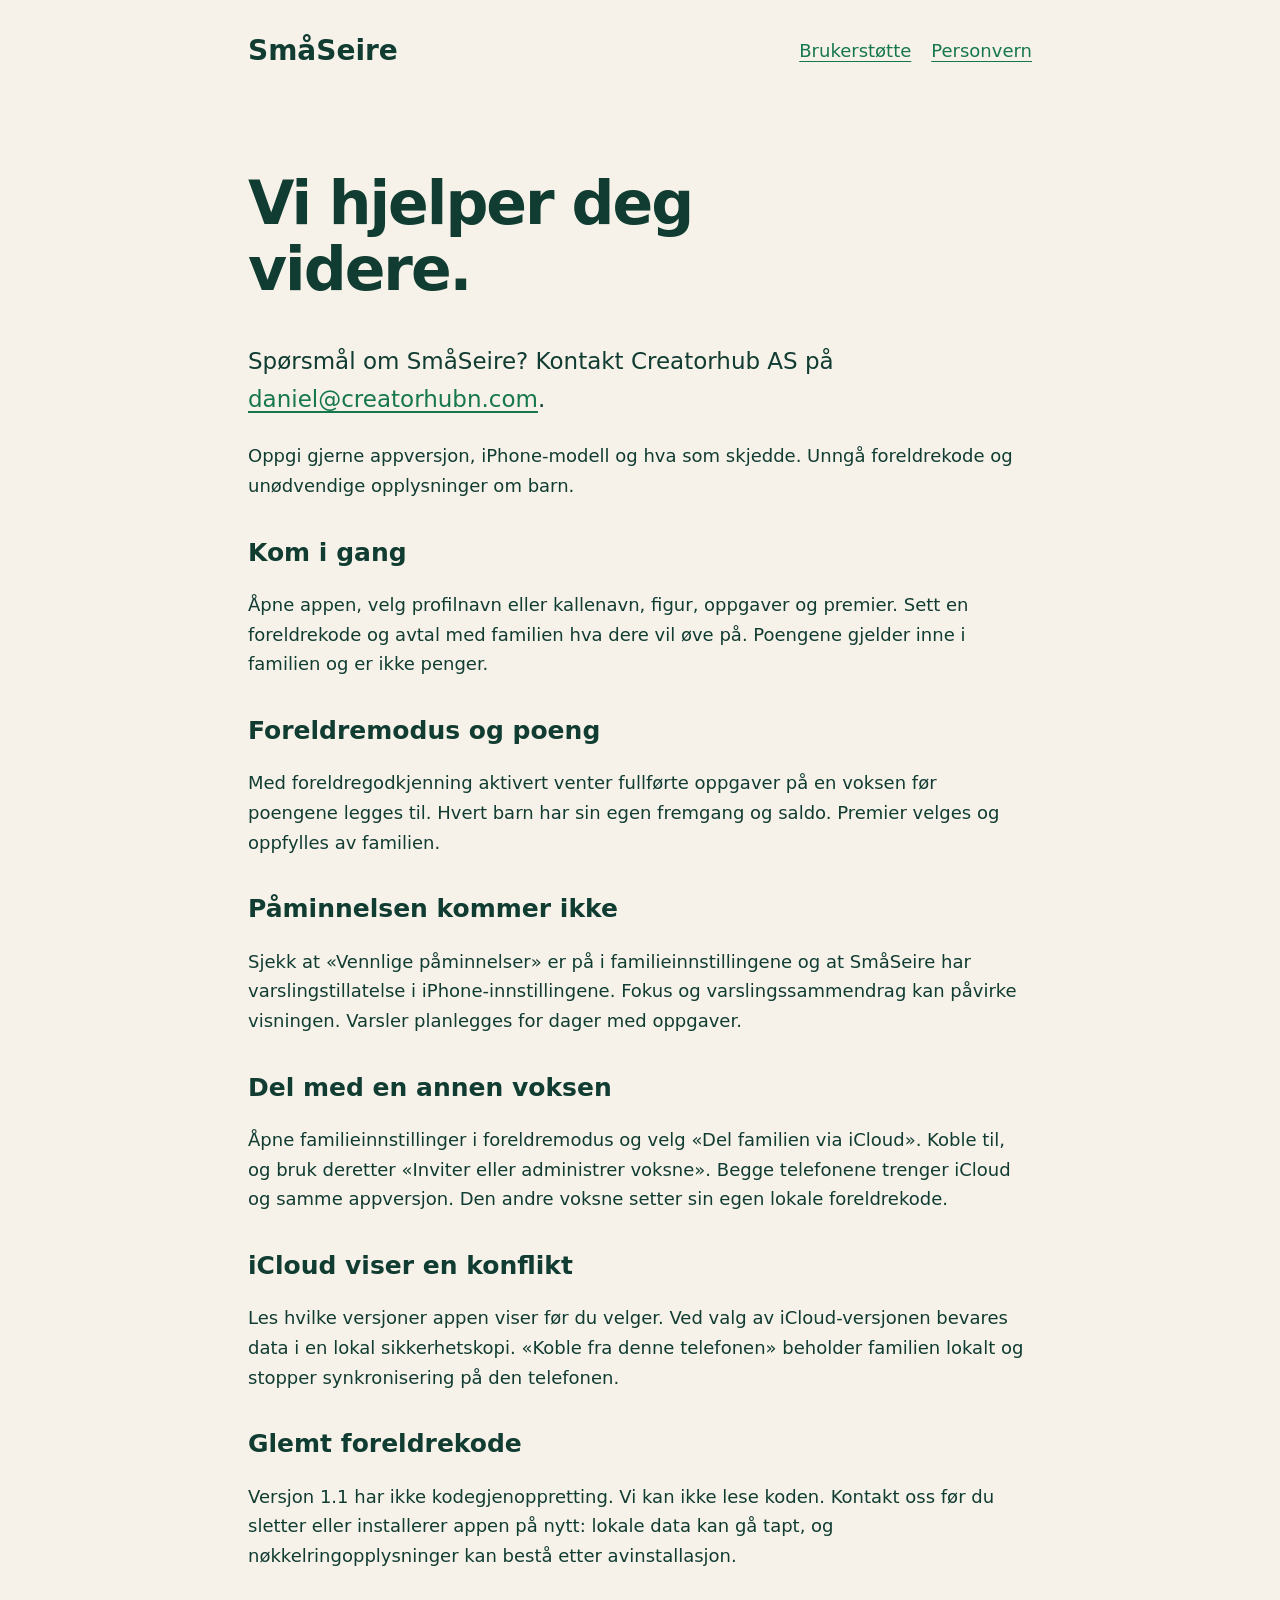
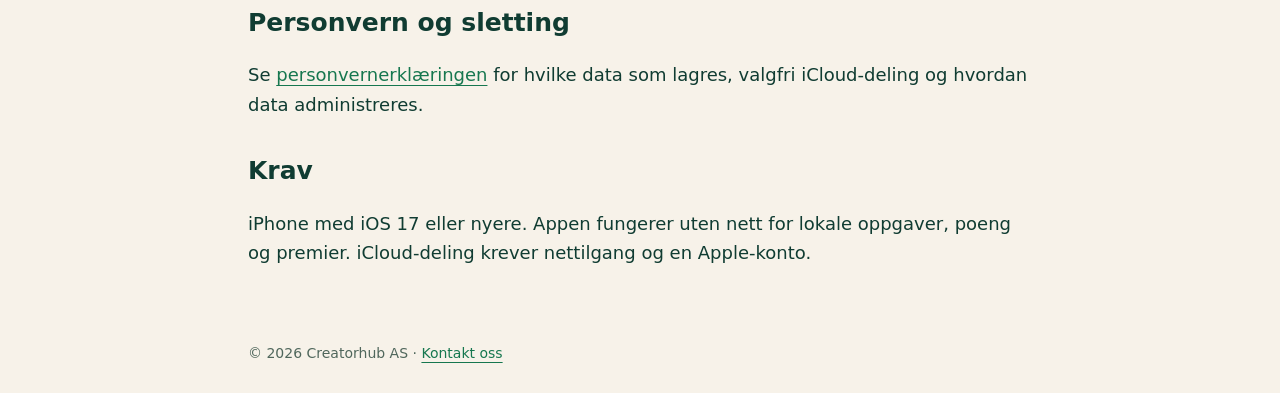
==== support.html @ 4c8129db "Publish Smaaseire support and privacy website" ====
<!doctype html><html lang="nb"><head><meta charset="utf-8"><meta name="viewport" content="width=device-width,initial-scale=1"><meta name="description" content="SmåSeire fra Creatorhub AS – gode vaner for familien. Personvern og brukerstøtte."><title>Brukerstøtte · SmåSeire</title><link rel="stylesheet" href="style.css"></head><body><header><a class="brand" href="index.html">SmåSeire</a><nav aria-label="Hovedmeny"><a href="support.html">Brukerstøtte</a><a href="personvern.html">Personvern</a></nav></header><main><h1>Vi hjelper deg<br>videre.</h1><p class="intro">Spørsmål om SmåSeire? Kontakt Creatorhub AS på <a href="mailto:daniel@creatorhubn.com">daniel@creatorhubn.com</a>.</p><p>Oppgi gjerne appversjon, iPhone-modell og hva som skjedde. Unngå foreldrekode og unødvendige opplysninger om barn.</p><h2>Kom i gang</h2><p>Åpne appen, velg profilnavn eller kallenavn, figur, oppgaver og premier. Sett en foreldrekode og avtal med familien hva dere vil øve på. Poengene gjelder inne i familien og er ikke penger.</p><h2>Foreldremodus og poeng</h2><p>Med foreldregodkjenning aktivert venter fullførte oppgaver på en voksen før poengene legges til. Hvert barn har sin egen fremgang og saldo. Premier velges og oppfylles av familien.</p><h2>Påminnelsen kommer ikke</h2><p>Sjekk at «Vennlige påminnelser» er på i familieinnstillingene og at SmåSeire har varslingstillatelse i iPhone-innstillingene. Fokus og varslingssammendrag kan påvirke visningen. Varsler planlegges for dager med oppgaver.</p><h2>Del med en annen voksen</h2><p>Åpne familieinnstillinger i foreldremodus og velg «Del familien via iCloud». Koble til, og bruk deretter «Inviter eller administrer voksne». Begge telefonene trenger iCloud og samme appversjon. Den andre voksne setter sin egen lokale foreldrekode.</p><h2>iCloud viser en konflikt</h2><p>Les hvilke versjoner appen viser før du velger. Ved valg av iCloud-versjonen bevares data i en lokal sikkerhetskopi. «Koble fra denne telefonen» beholder familien lokalt og stopper synkronisering på den telefonen.</p><h2>Glemt foreldrekode</h2><p>Versjon 1.1 har ikke kodegjenoppretting. Vi kan ikke lese koden. Kontakt oss før du sletter eller installerer appen på nytt: lokale data kan gå tapt, og nøkkelringopplysninger kan bestå etter avinstallasjon.</p><h2>Personvern og sletting</h2><p>Se <a href="personvern.html">personvernerklæringen</a> for hvilke data som lagres, valgfri iCloud-deling og hvordan data administreres.</p><h2>Krav</h2><p>iPhone med iOS 17 eller nyere. Appen fungerer uten nett for lokale oppgaver, poeng og premier. iCloud-deling krever nettilgang og en Apple-konto.</p></main><footer>© 2026 Creatorhub AS · <a href="mailto:daniel@creatorhubn.com">Kontakt oss</a></footer></body></html>
---- style.css ----
*{box-sizing:border-box}body{margin:0;background:#f7f2e9;color:#103c32;font:18px/1.65 system-ui,-apple-system,sans-serif}header,main,footer{max-width:840px;margin:auto;padding:28px}header{display:flex;justify-content:space-between;gap:24px;align-items:center}nav{display:flex;gap:20px;flex-wrap:wrap}a{color:#16774f;text-underline-offset:4px}.brand{font-size:28px;font-weight:850;text-decoration:none;color:#103c32}h1{font-size:clamp(36px,7vw,60px);line-height:1.1;letter-spacing:-2px}h2{font-size:25px;margin-top:36px;line-height:1.3}.intro{font-size:23px}.card{background:#fffaf3;border:1px solid #e3dbcf;border-radius:24px;padding:28px;margin:24px 0}small,footer{font-size:14px;color:#50675c}li{margin:10px 0}.tag{display:inline-block;background:#dcebdc;padding:6px 15px;border-radius:99px;font-size:14px;font-weight:700}a:focus-visible{outline:3px solid #efb832;outline-offset:5px}@media(max-width:500px){header{align-items:flex-start;flex-direction:column}header,main,footer{padding:22px}}
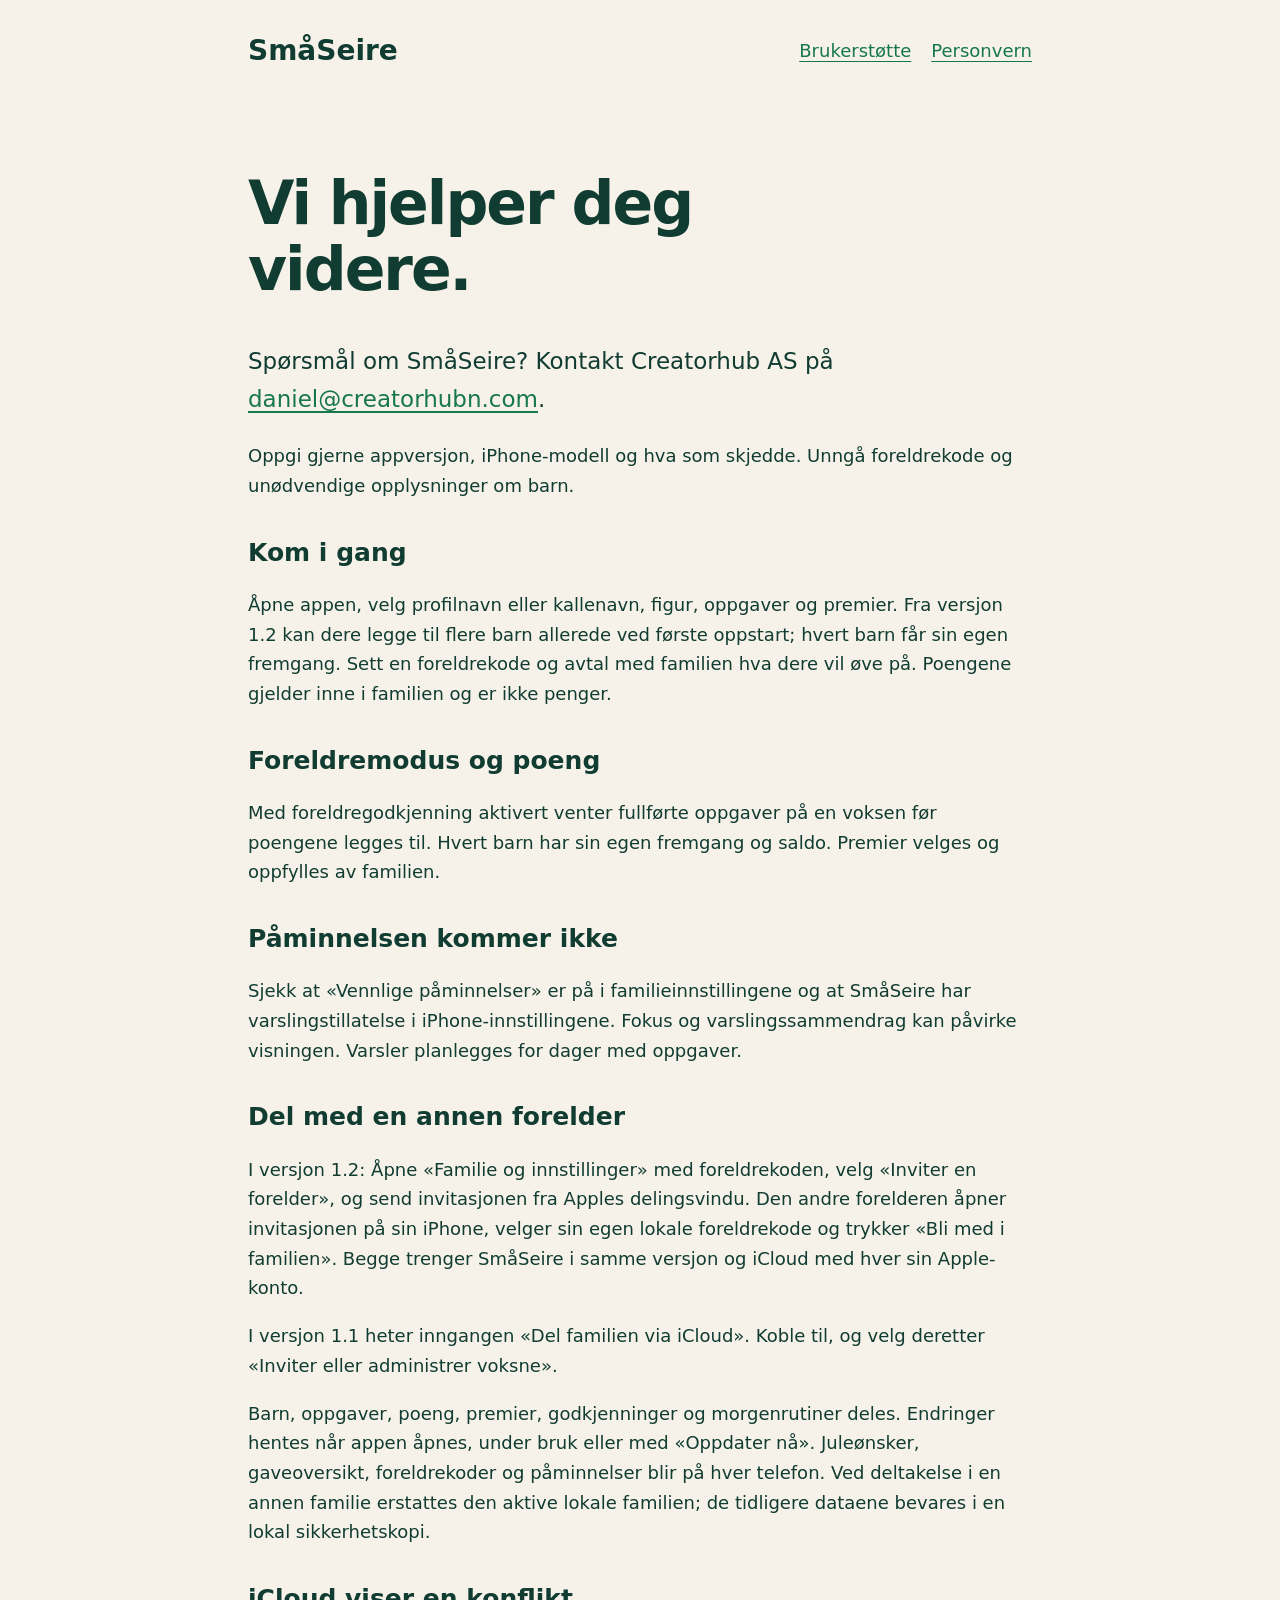
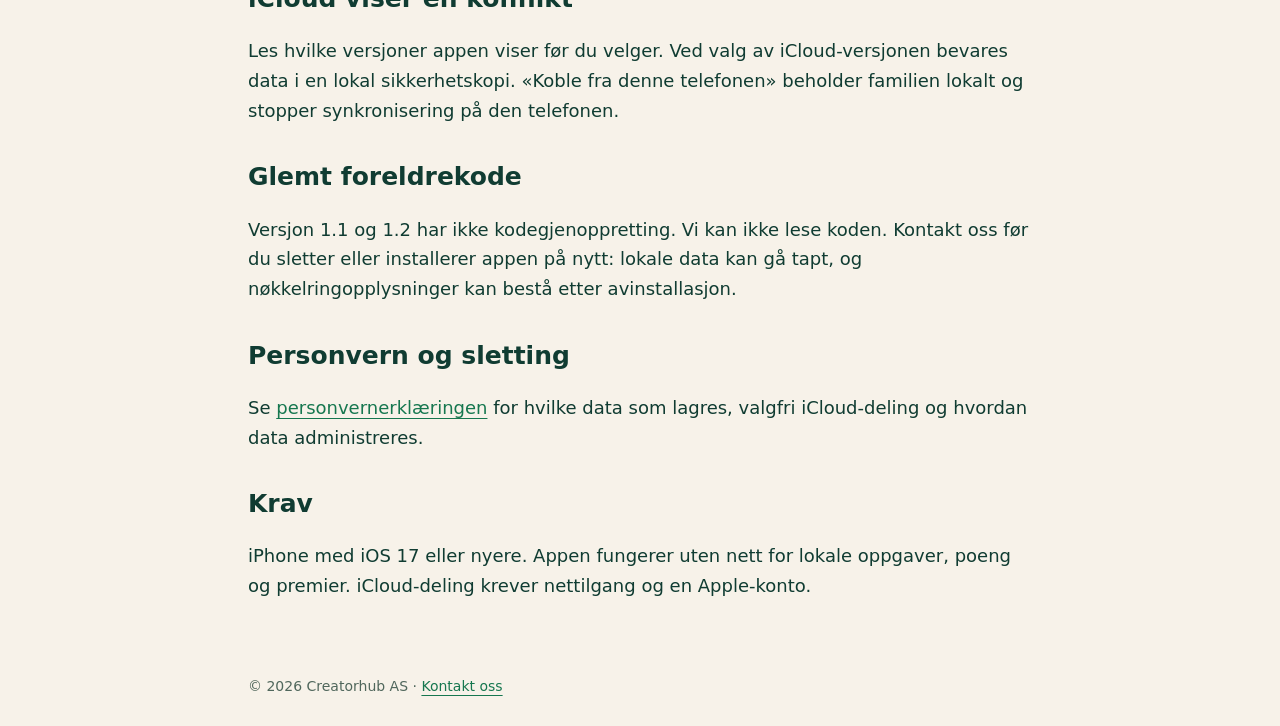
==== commit 63a3cefe: "Update family sharing support and privacy for app 1.2" ====
--- a/support.html
+++ b/support.html
@@ -1 +1 @@
-<!doctype html><html lang="nb"><head><meta charset="utf-8"><meta name="viewport" content="width=device-width,initial-scale=1"><meta name="description" content="SmåSeire fra Creatorhub AS – gode vaner for familien. Personvern og brukerstøtte."><title>Brukerstøtte · SmåSeire</title><link rel="stylesheet" href="style.css"></head><body><header><a class="brand" href="index.html">SmåSeire</a><nav aria-label="Hovedmeny"><a href="support.html">Brukerstøtte</a><a href="personvern.html">Personvern</a></nav></header><main><h1>Vi hjelper deg<br>videre.</h1><p class="intro">Spørsmål om SmåSeire? Kontakt Creatorhub AS på <a href="mailto:daniel@creatorhubn.com">daniel@creatorhubn.com</a>.</p><p>Oppgi gjerne appversjon, iPhone-modell og hva som skjedde. Unngå foreldrekode og unødvendige opplysninger om barn.</p><h2>Kom i gang</h2><p>Åpne appen, velg profilnavn eller kallenavn, figur, oppgaver og premier. Sett en foreldrekode og avtal med familien hva dere vil øve på. Poengene gjelder inne i familien og er ikke penger.</p><h2>Foreldremodus og poeng</h2><p>Med foreldregodkjenning aktivert venter fullførte oppgaver på en voksen før poengene legges til. Hvert barn har sin egen fremgang og saldo. Premier velges og oppfylles av familien.</p><h2>Påminnelsen kommer ikke</h2><p>Sjekk at «Vennlige påminnelser» er på i familieinnstillingene og at SmåSeire har varslingstillatelse i iPhone-innstillingene. Fokus og varslingssammendrag kan påvirke visningen. Varsler planlegges for dager med oppgaver.</p><h2>Del med en annen voksen</h2><p>Åpne familieinnstillinger i foreldremodus og velg «Del familien via iCloud». Koble til, og bruk deretter «Inviter eller administrer voksne». Begge telefonene trenger iCloud og samme appversjon. Den andre voksne setter sin egen lokale foreldrekode.</p><h2>iCloud viser en konflikt</h2><p>Les hvilke versjoner appen viser før du velger. Ved valg av iCloud-versjonen bevares data i en lokal sikkerhetskopi. «Koble fra denne telefonen» beholder familien lokalt og stopper synkronisering på den telefonen.</p><h2>Glemt foreldrekode</h2><p>Versjon 1.1 har ikke kodegjenoppretting. Vi kan ikke lese koden. Kontakt oss før du sletter eller installerer appen på nytt: lokale data kan gå tapt, og nøkkelringopplysninger kan bestå etter avinstallasjon.</p><h2>Personvern og sletting</h2><p>Se <a href="personvern.html">personvernerklæringen</a> for hvilke data som lagres, valgfri iCloud-deling og hvordan data administreres.</p><h2>Krav</h2><p>iPhone med iOS 17 eller nyere. Appen fungerer uten nett for lokale oppgaver, poeng og premier. iCloud-deling krever nettilgang og en Apple-konto.</p></main><footer>© 2026 Creatorhub AS · <a href="mailto:daniel@creatorhubn.com">Kontakt oss</a></footer></body></html>+<!doctype html><html lang="nb"><head><meta charset="utf-8"><meta name="viewport" content="width=device-width,initial-scale=1"><meta name="description" content="SmåSeire fra Creatorhub AS – gode vaner for familien. Personvern og brukerstøtte."><title>Brukerstøtte · SmåSeire</title><link rel="stylesheet" href="style.css"></head><body><header><a class="brand" href="index.html">SmåSeire</a><nav aria-label="Hovedmeny"><a href="support.html">Brukerstøtte</a><a href="personvern.html">Personvern</a></nav></header><main><h1>Vi hjelper deg<br>videre.</h1><p class="intro">Spørsmål om SmåSeire? Kontakt Creatorhub AS på <a href="mailto:daniel@creatorhubn.com">daniel@creatorhubn.com</a>.</p><p>Oppgi gjerne appversjon, iPhone-modell og hva som skjedde. Unngå foreldrekode og unødvendige opplysninger om barn.</p><h2>Kom i gang</h2><p>Åpne appen, velg profilnavn eller kallenavn, figur, oppgaver og premier. Fra versjon 1.2 kan dere legge til flere barn allerede ved første oppstart; hvert barn får sin egen fremgang. Sett en foreldrekode og avtal med familien hva dere vil øve på. Poengene gjelder inne i familien og er ikke penger.</p><h2>Foreldremodus og poeng</h2><p>Med foreldregodkjenning aktivert venter fullførte oppgaver på en voksen før poengene legges til. Hvert barn har sin egen fremgang og saldo. Premier velges og oppfylles av familien.</p><h2>Påminnelsen kommer ikke</h2><p>Sjekk at «Vennlige påminnelser» er på i familieinnstillingene og at SmåSeire har varslingstillatelse i iPhone-innstillingene. Fokus og varslingssammendrag kan påvirke visningen. Varsler planlegges for dager med oppgaver.</p><h2>Del med en annen forelder</h2><p>I versjon 1.2: Åpne «Familie og innstillinger» med foreldrekoden, velg «Inviter en forelder», og send invitasjonen fra Apples delingsvindu. Den andre forelderen åpner invitasjonen på sin iPhone, velger sin egen lokale foreldrekode og trykker «Bli med i familien». Begge trenger SmåSeire i samme versjon og iCloud med hver sin Apple-konto.</p><p>I versjon 1.1 heter inngangen «Del familien via iCloud». Koble til, og velg deretter «Inviter eller administrer voksne».</p><p>Barn, oppgaver, poeng, premier, godkjenninger og morgenrutiner deles. Endringer hentes når appen åpnes, under bruk eller med «Oppdater nå». Juleønsker, gaveoversikt, foreldrekoder og påminnelser blir på hver telefon. Ved deltakelse i en annen familie erstattes den aktive lokale familien; de tidligere dataene bevares i en lokal sikkerhetskopi.</p><h2>iCloud viser en konflikt</h2><p>Les hvilke versjoner appen viser før du velger. Ved valg av iCloud-versjonen bevares data i en lokal sikkerhetskopi. «Koble fra denne telefonen» beholder familien lokalt og stopper synkronisering på den telefonen.</p><h2>Glemt foreldrekode</h2><p>Versjon 1.1 og 1.2 har ikke kodegjenoppretting. Vi kan ikke lese koden. Kontakt oss før du sletter eller installerer appen på nytt: lokale data kan gå tapt, og nøkkelringopplysninger kan bestå etter avinstallasjon.</p><h2>Personvern og sletting</h2><p>Se <a href="personvern.html">personvernerklæringen</a> for hvilke data som lagres, valgfri iCloud-deling og hvordan data administreres.</p><h2>Krav</h2><p>iPhone med iOS 17 eller nyere. Appen fungerer uten nett for lokale oppgaver, poeng og premier. iCloud-deling krever nettilgang og en Apple-konto.</p></main><footer>© 2026 Creatorhub AS · <a href="mailto:daniel@creatorhubn.com">Kontakt oss</a></footer></body></html>
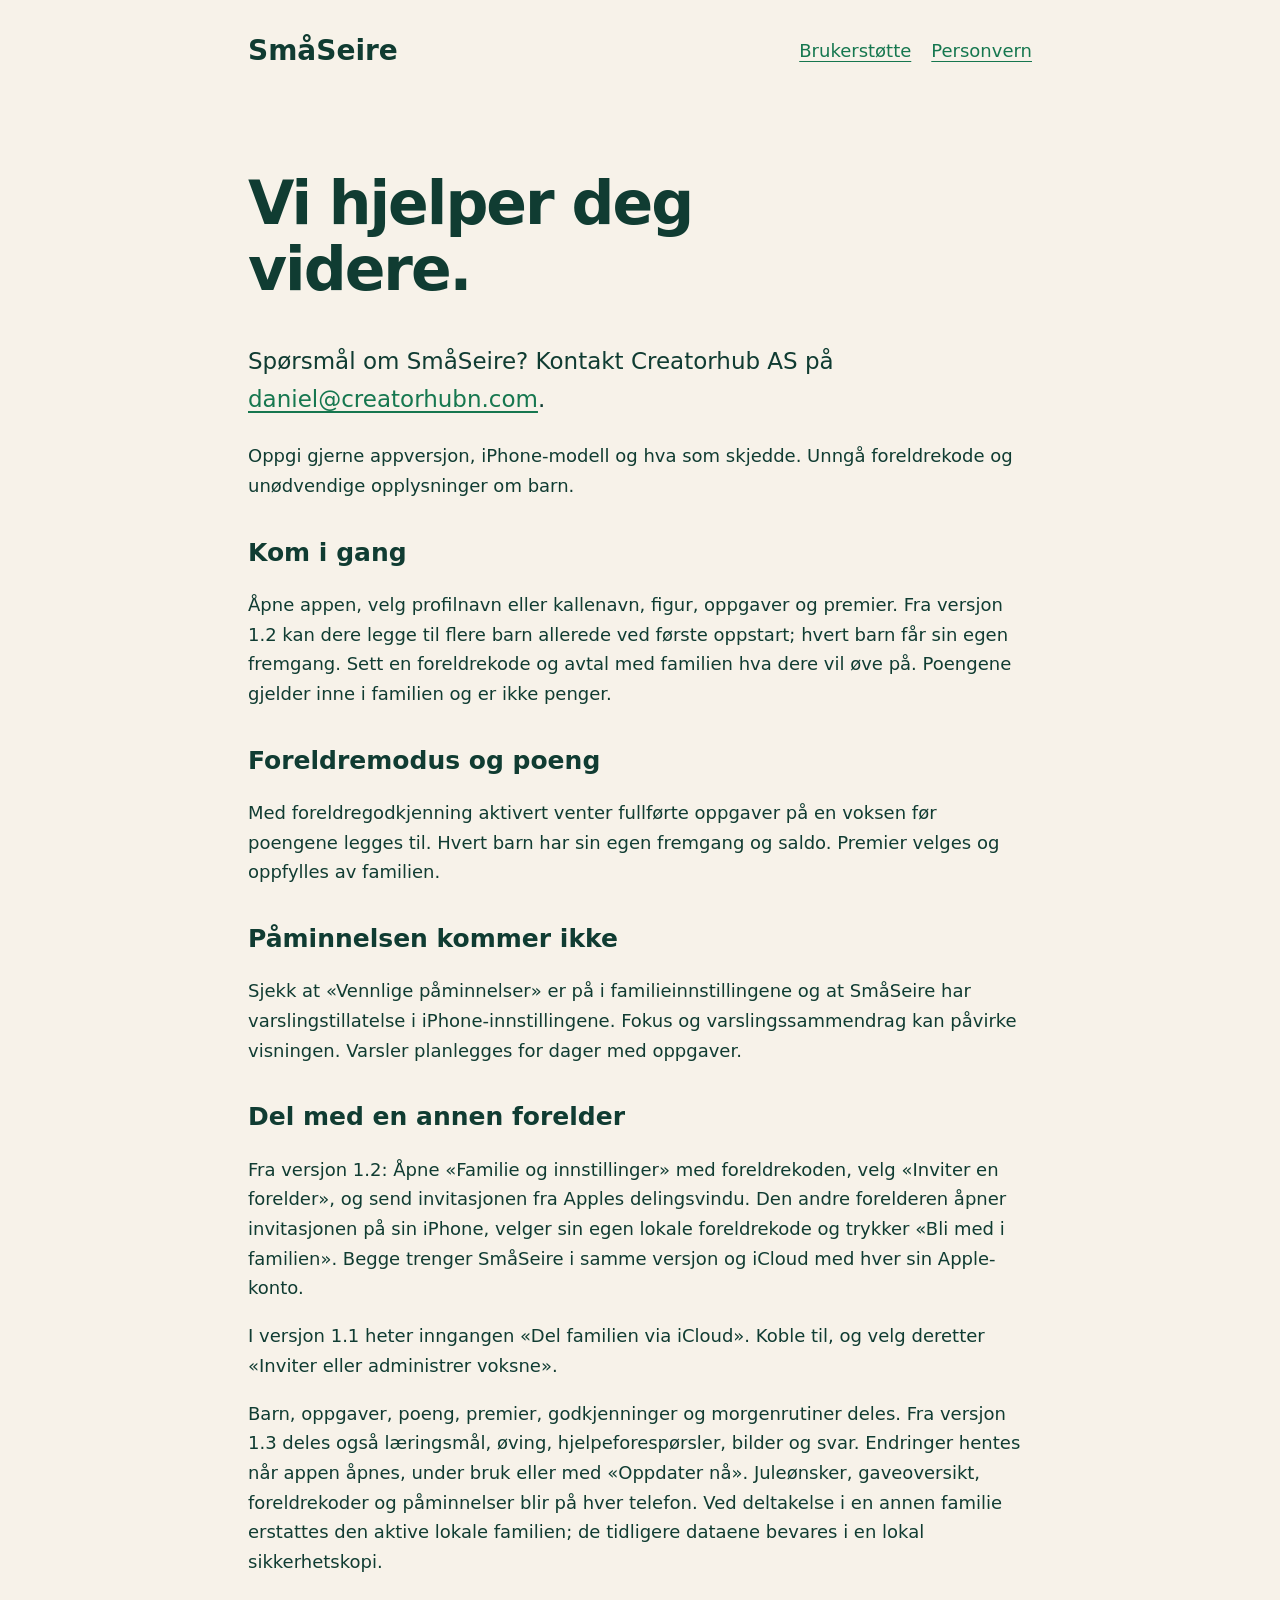
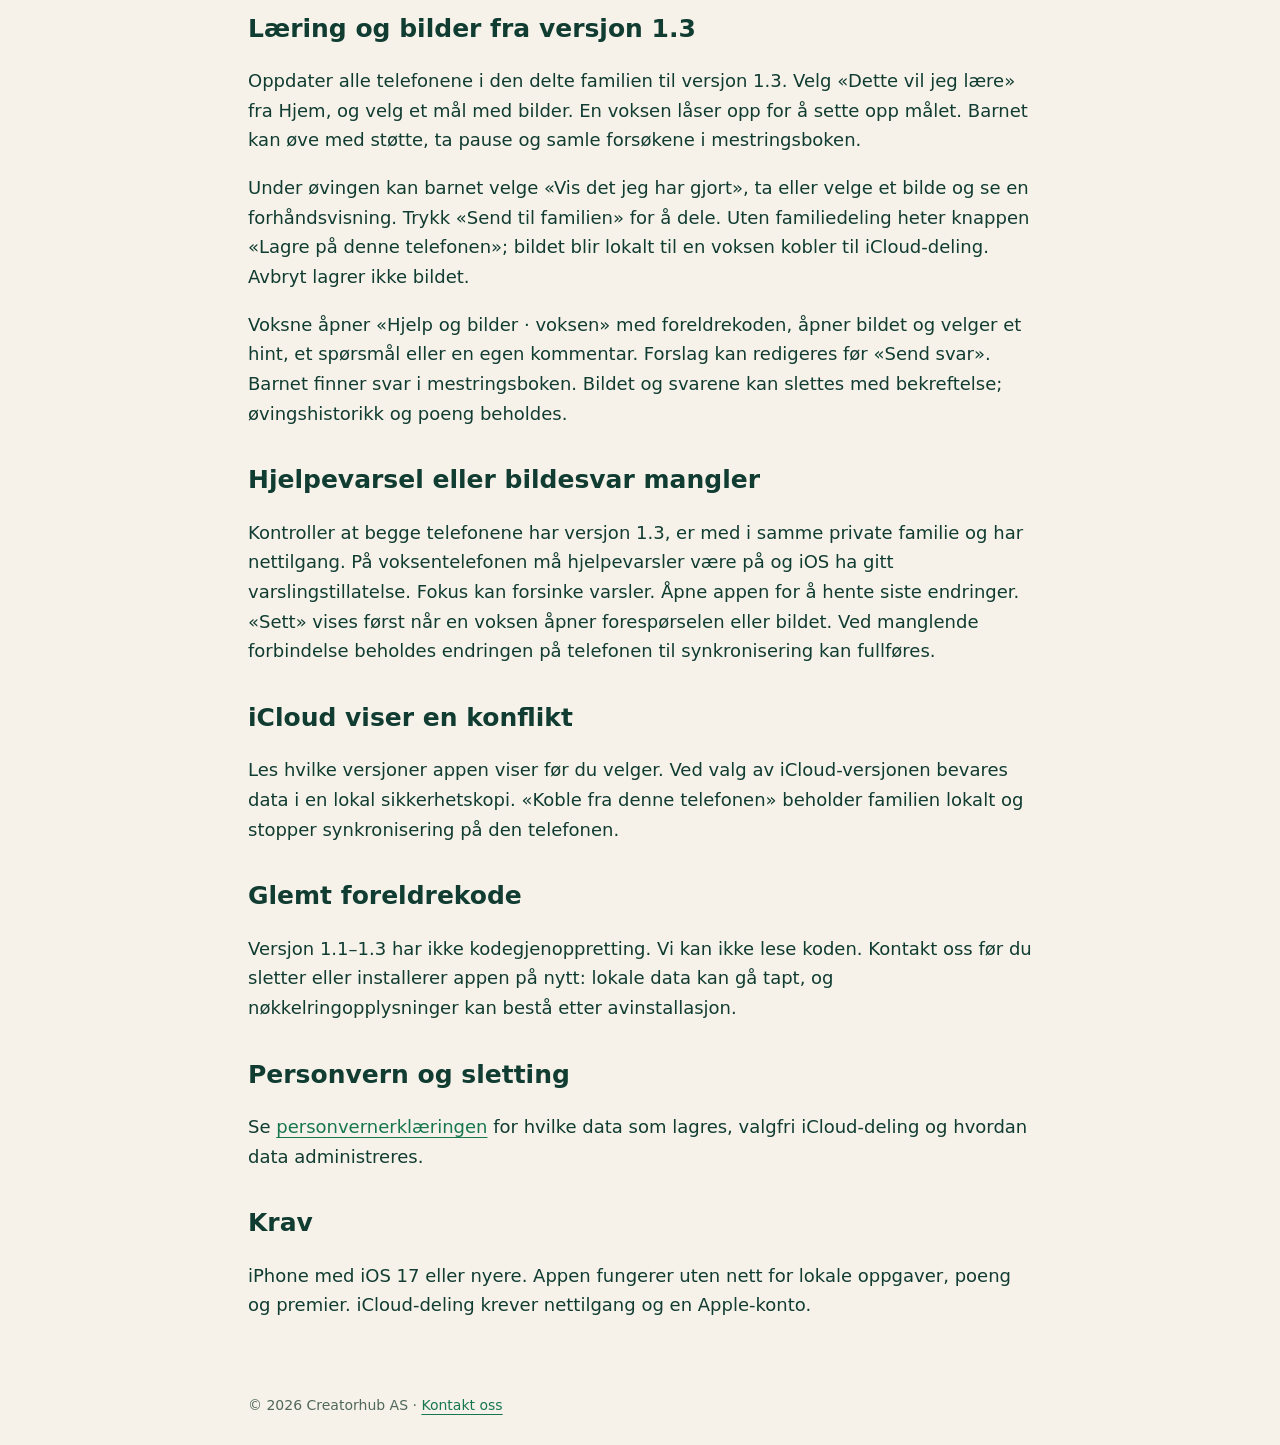
==== commit 608cc569: "Prepare privacy and support pages for SmåSeire 1.3 release" ====
--- a/support.html
+++ b/support.html
@@ -1 +1 @@
-<!doctype html><html lang="nb"><head><meta charset="utf-8"><meta name="viewport" content="width=device-width,initial-scale=1"><meta name="description" content="SmåSeire fra Creatorhub AS – gode vaner for familien. Personvern og brukerstøtte."><title>Brukerstøtte · SmåSeire</title><link rel="stylesheet" href="style.css"></head><body><header><a class="brand" href="index.html">SmåSeire</a><nav aria-label="Hovedmeny"><a href="support.html">Brukerstøtte</a><a href="personvern.html">Personvern</a></nav></header><main><h1>Vi hjelper deg<br>videre.</h1><p class="intro">Spørsmål om SmåSeire? Kontakt Creatorhub AS på <a href="mailto:daniel@creatorhubn.com">daniel@creatorhubn.com</a>.</p><p>Oppgi gjerne appversjon, iPhone-modell og hva som skjedde. Unngå foreldrekode og unødvendige opplysninger om barn.</p><h2>Kom i gang</h2><p>Åpne appen, velg profilnavn eller kallenavn, figur, oppgaver og premier. Fra versjon 1.2 kan dere legge til flere barn allerede ved første oppstart; hvert barn får sin egen fremgang. Sett en foreldrekode og avtal med familien hva dere vil øve på. Poengene gjelder inne i familien og er ikke penger.</p><h2>Foreldremodus og poeng</h2><p>Med foreldregodkjenning aktivert venter fullførte oppgaver på en voksen før poengene legges til. Hvert barn har sin egen fremgang og saldo. Premier velges og oppfylles av familien.</p><h2>Påminnelsen kommer ikke</h2><p>Sjekk at «Vennlige påminnelser» er på i familieinnstillingene og at SmåSeire har varslingstillatelse i iPhone-innstillingene. Fokus og varslingssammendrag kan påvirke visningen. Varsler planlegges for dager med oppgaver.</p><h2>Del med en annen forelder</h2><p>I versjon 1.2: Åpne «Familie og innstillinger» med foreldrekoden, velg «Inviter en forelder», og send invitasjonen fra Apples delingsvindu. Den andre forelderen åpner invitasjonen på sin iPhone, velger sin egen lokale foreldrekode og trykker «Bli med i familien». Begge trenger SmåSeire i samme versjon og iCloud med hver sin Apple-konto.</p><p>I versjon 1.1 heter inngangen «Del familien via iCloud». Koble til, og velg deretter «Inviter eller administrer voksne».</p><p>Barn, oppgaver, poeng, premier, godkjenninger og morgenrutiner deles. Endringer hentes når appen åpnes, under bruk eller med «Oppdater nå». Juleønsker, gaveoversikt, foreldrekoder og påminnelser blir på hver telefon. Ved deltakelse i en annen familie erstattes den aktive lokale familien; de tidligere dataene bevares i en lokal sikkerhetskopi.</p><h2>iCloud viser en konflikt</h2><p>Les hvilke versjoner appen viser før du velger. Ved valg av iCloud-versjonen bevares data i en lokal sikkerhetskopi. «Koble fra denne telefonen» beholder familien lokalt og stopper synkronisering på den telefonen.</p><h2>Glemt foreldrekode</h2><p>Versjon 1.1 og 1.2 har ikke kodegjenoppretting. Vi kan ikke lese koden. Kontakt oss før du sletter eller installerer appen på nytt: lokale data kan gå tapt, og nøkkelringopplysninger kan bestå etter avinstallasjon.</p><h2>Personvern og sletting</h2><p>Se <a href="personvern.html">personvernerklæringen</a> for hvilke data som lagres, valgfri iCloud-deling og hvordan data administreres.</p><h2>Krav</h2><p>iPhone med iOS 17 eller nyere. Appen fungerer uten nett for lokale oppgaver, poeng og premier. iCloud-deling krever nettilgang og en Apple-konto.</p></main><footer>© 2026 Creatorhub AS · <a href="mailto:daniel@creatorhubn.com">Kontakt oss</a></footer></body></html>+<!doctype html><html lang="nb"><head><meta charset="utf-8"><meta name="viewport" content="width=device-width,initial-scale=1"><meta name="description" content="SmåSeire fra Creatorhub AS – gode vaner for familien. Personvern og brukerstøtte."><title>Brukerstøtte · SmåSeire</title><link rel="stylesheet" href="style.css"></head><body><header><a class="brand" href="index.html">SmåSeire</a><nav aria-label="Hovedmeny"><a href="support.html">Brukerstøtte</a><a href="personvern.html">Personvern</a></nav></header><main><h1>Vi hjelper deg<br>videre.</h1><p class="intro">Spørsmål om SmåSeire? Kontakt Creatorhub AS på <a href="mailto:daniel@creatorhubn.com">daniel@creatorhubn.com</a>.</p><p>Oppgi gjerne appversjon, iPhone-modell og hva som skjedde. Unngå foreldrekode og unødvendige opplysninger om barn.</p><h2>Kom i gang</h2><p>Åpne appen, velg profilnavn eller kallenavn, figur, oppgaver og premier. Fra versjon 1.2 kan dere legge til flere barn allerede ved første oppstart; hvert barn får sin egen fremgang. Sett en foreldrekode og avtal med familien hva dere vil øve på. Poengene gjelder inne i familien og er ikke penger.</p><h2>Foreldremodus og poeng</h2><p>Med foreldregodkjenning aktivert venter fullførte oppgaver på en voksen før poengene legges til. Hvert barn har sin egen fremgang og saldo. Premier velges og oppfylles av familien.</p><h2>Påminnelsen kommer ikke</h2><p>Sjekk at «Vennlige påminnelser» er på i familieinnstillingene og at SmåSeire har varslingstillatelse i iPhone-innstillingene. Fokus og varslingssammendrag kan påvirke visningen. Varsler planlegges for dager med oppgaver.</p><h2>Del med en annen forelder</h2><p>Fra versjon 1.2: Åpne «Familie og innstillinger» med foreldrekoden, velg «Inviter en forelder», og send invitasjonen fra Apples delingsvindu. Den andre forelderen åpner invitasjonen på sin iPhone, velger sin egen lokale foreldrekode og trykker «Bli med i familien». Begge trenger SmåSeire i samme versjon og iCloud med hver sin Apple-konto.</p><p>I versjon 1.1 heter inngangen «Del familien via iCloud». Koble til, og velg deretter «Inviter eller administrer voksne».</p><p>Barn, oppgaver, poeng, premier, godkjenninger og morgenrutiner deles. Fra versjon 1.3 deles også læringsmål, øving, hjelpeforespørsler, bilder og svar. Endringer hentes når appen åpnes, under bruk eller med «Oppdater nå». Juleønsker, gaveoversikt, foreldrekoder og påminnelser blir på hver telefon. Ved deltakelse i en annen familie erstattes den aktive lokale familien; de tidligere dataene bevares i en lokal sikkerhetskopi.</p><h2>Læring og bilder fra versjon 1.3</h2><p>Oppdater alle telefonene i den delte familien til versjon 1.3. Velg «Dette vil jeg lære» fra Hjem, og velg et mål med bilder. En voksen låser opp for å sette opp målet. Barnet kan øve med støtte, ta pause og samle forsøkene i mestringsboken.</p><p>Under øvingen kan barnet velge «Vis det jeg har gjort», ta eller velge et bilde og se en forhåndsvisning. Trykk «Send til familien» for å dele. Uten familiedeling heter knappen «Lagre på denne telefonen»; bildet blir lokalt til en voksen kobler til iCloud-deling. Avbryt lagrer ikke bildet.</p><p>Voksne åpner «Hjelp og bilder · voksen» med foreldrekoden, åpner bildet og velger et hint, et spørsmål eller en egen kommentar. Forslag kan redigeres før «Send svar». Barnet finner svar i mestringsboken. Bildet og svarene kan slettes med bekreftelse; øvingshistorikk og poeng beholdes.</p><h2>Hjelpevarsel eller bildesvar mangler</h2><p>Kontroller at begge telefonene har versjon 1.3, er med i samme private familie og har nettilgang. På voksentelefonen må hjelpevarsler være på og iOS ha gitt varslingstillatelse. Fokus kan forsinke varsler. Åpne appen for å hente siste endringer. «Sett» vises først når en voksen åpner forespørselen eller bildet. Ved manglende forbindelse beholdes endringen på telefonen til synkronisering kan fullføres.</p><h2>iCloud viser en konflikt</h2><p>Les hvilke versjoner appen viser før du velger. Ved valg av iCloud-versjonen bevares data i en lokal sikkerhetskopi. «Koble fra denne telefonen» beholder familien lokalt og stopper synkronisering på den telefonen.</p><h2>Glemt foreldrekode</h2><p>Versjon 1.1–1.3 har ikke kodegjenoppretting. Vi kan ikke lese koden. Kontakt oss før du sletter eller installerer appen på nytt: lokale data kan gå tapt, og nøkkelringopplysninger kan bestå etter avinstallasjon.</p><h2>Personvern og sletting</h2><p>Se <a href="personvern.html">personvernerklæringen</a> for hvilke data som lagres, valgfri iCloud-deling og hvordan data administreres.</p><h2>Krav</h2><p>iPhone med iOS 17 eller nyere. Appen fungerer uten nett for lokale oppgaver, poeng og premier. iCloud-deling krever nettilgang og en Apple-konto.</p></main><footer>© 2026 Creatorhub AS · <a href="mailto:daniel@creatorhubn.com">Kontakt oss</a></footer></body></html>
